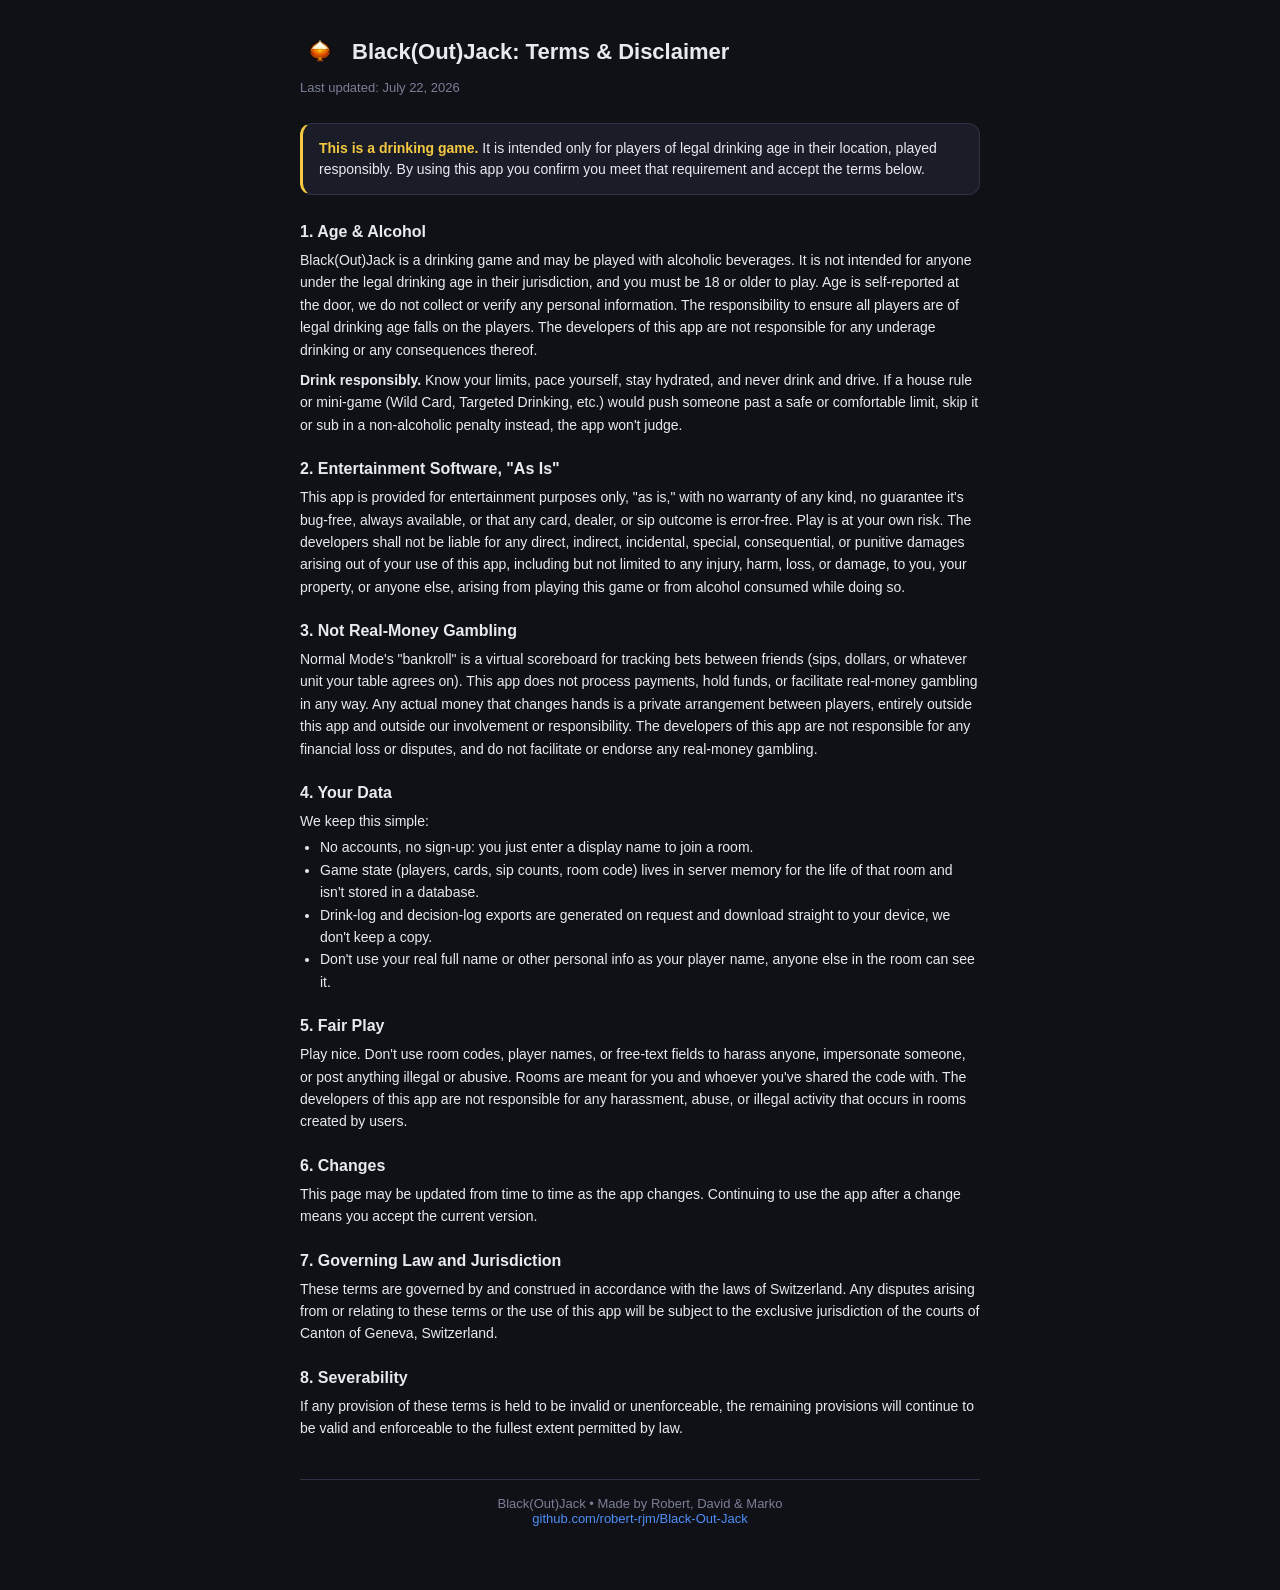
==== templates/terms.html @ df5d8f28 "feat: add Terms and Disclaimer" ====
<!DOCTYPE html>
<html lang="en">
<head>
<meta charset="UTF-8">
<meta name="viewport" content="width=device-width, initial-scale=1">
<link rel="apple-touch-icon" href="/static/img/logo.png">
<link rel="icon" href="/static/img/logo.png" type="image/png">
<title>Terms &amp; Disclaimer — Black(Out)Jack</title>
<link rel="stylesheet" href="/static/css/main.css">
<link rel="stylesheet" href="/static/css/terms.css">
</head>
<body>
<div class="terms-page">

  <div class="terms-header">
    <img src="/static/img/logo-transparent.png" alt="Black(Out)Jack Logo">
    <h1>Black(Out)Jack: Terms &amp; Disclaimer</h1>
  </div>
  <div class="terms-updated">Last updated: July 22, 2026</div>

  <div class="terms-notice">
    <strong>This is a drinking game.</strong> It is intended only for players of legal
    drinking age in their location, played responsibly. By using this app you confirm
    you meet that requirement and accept the terms below.
  </div>

  <section class="terms-section">
    <h2>1. Age &amp; Alcohol</h2>
    <p>
      Black(Out)Jack is a drinking game and may be played with alcoholic beverages.
      It is not intended for anyone under the legal drinking age in their jurisdiction,
      and you must be 18 or older to play. Age is self-reported at the door, we do not
      collect or verify any personal information.
      The responsibility to ensure all players are of legal drinking age falls on the players.
      The developers of this app are not responsible for any underage drinking or any consequences thereof.
    </p>
    <p>
      <strong>Drink responsibly.</strong> Know your limits, pace yourself, stay
      hydrated, and never drink and drive. If a house rule or mini-game (Wild Card,
      Targeted Drinking, etc.) would push someone past a safe or comfortable limit,
      skip it or sub in a non-alcoholic penalty instead, the app won't judge.
    </p>
  </section>

  <section class="terms-section">
    <h2>2. Entertainment Software, "As Is"</h2>
    <p>
      This app is provided for entertainment purposes only, "as is," with no
      warranty of any kind, no guarantee it's bug-free, always available, or that
      any card, dealer, or sip outcome is error-free. Play is at your own risk. The
      developers shall not be liable for any direct, indirect, incidental, special, consequential, or punitive
      damages arising out of your use of this app, including but not limited to any injury, harm, loss, or damage, to you,
      your property, or anyone else, arising from playing this game or from alcohol consumed while doing so.
    </p>
  </section>

  <section class="terms-section">
    <h2>3. Not Real-Money Gambling</h2>
    <p>
      Normal Mode's "bankroll" is a virtual scoreboard for tracking bets between
      friends (sips, dollars, or whatever unit your table agrees on). This app
      does not process payments, hold funds, or facilitate real-money gambling in
      any way. Any actual money that changes hands is a private arrangement
      between players, entirely outside this app and outside our involvement or
      responsibility.
      The developers of this app are not responsible for any financial loss or disputes,
      and do not facilitate or endorse any real-money gambling.
    </p>
  </section>

  <section class="terms-section">
    <h2>4. Your Data</h2>
    <p>We keep this simple:</p>
    <ul>
      <li>No accounts, no sign-up: you just enter a display name to join a room.</li>
      <li>Game state (players, cards, sip counts, room code) lives in server memory for the life of that room and isn't stored in a database.</li>
      <li>Drink-log and decision-log exports are generated on request and download straight to your device, we don't keep a copy.</li>
      <li>Don't use your real full name or other personal info as your player name, anyone else in the room can see it.</li>
    </ul>
  </section>

  <section class="terms-section">
    <h2>5. Fair Play</h2>
    <p>
      Play nice. Don't use room codes, player names, or free-text fields to
      harass anyone, impersonate someone, or post anything illegal or abusive.
      Rooms are meant for you and whoever you've shared the code with.
      The developers of this app are not responsible for any harassment, abuse, or illegal activity that occurs in rooms created by users.
    </p>
  </section>

  <section class="terms-section">
    <h2>6. Changes</h2>
    <p>
      This page may be updated from time to time as the app changes. Continuing
      to use the app after a change means you accept the current version.
    </p>
  </section>

  <section class="terms-section">
    <h2>7. Governing Law and Jurisdiction</h2>
    <p>
      These terms are governed by and construed in accordance with the laws of Switzerland.
      Any disputes arising from or relating to these terms or the use of this app will be subject to
      the exclusive jurisdiction of the courts of Canton of Geneva, Switzerland.
    </p>
  </section>

  <section class="terms-section">
    <h2>8. Severability</h2>
    <p>
      If any provision of these terms is held to be invalid or unenforceable,
      the remaining provisions will continue to be valid and enforceable to the fullest extent permitted by law.
    </p>
  </section>

  <div class="terms-footer">
    Black(Out)Jack &bull; Made by Robert, David &amp; Marko<br>
    <a href="https://github.com/robert-rjm/Black-Out-Jack" target="_blank" rel="noopener">
      github.com/robert-rjm/Black-Out-Jack
    </a>
  </div>

</div>
</body>
</html>
---- static/css/main.css ----
/* ============================================================
   main.css — variables, reset, base layout, PWA chrome
   ============================================================ */

:root {
  --bg:      #0f1117;
  --surface: #1a1d27;
  --border:  #2e3247;
  --accent:  #4f8ef7;
  --green:   #3ecf6e;
  --red:     #e05c5c;
  --yellow:  #f5c842;
  --text:    #e8eaf0;
  --muted:   #7a7f96;
  --hint:    #5b9cf6;   /* basic-strategy "best play" highlight — distinct from --accent */
  --purple:  #a78bfa;   /* dealer-row / trivia "history" category accent */
  --radius:  12px;
  --tap:     48px;
}

* { box-sizing: border-box; margin: 0; padding: 0; -webkit-tap-highlight-color: transparent; }

/* Safari: reset native form-control chrome so CSS styling actually applies */
button, input, select, textarea {
  -webkit-appearance: none;
  appearance: none;
  font-family: inherit;
  font-size: inherit;
}

html, body {
  height: 100%;
  background: var(--bg);
  color: var(--text);
  font-family: -apple-system, BlinkMacSystemFont, "Segoe UI", sans-serif;
  font-size: 16px;
  overscroll-behavior: none;           /* Chromium/Firefox */
  -webkit-overflow-scrolling: touch;   /* iOS smooth scroll */
}

/* ---- LAYOUT ---- */
/* 100vh first as fallback for Safari < 15.4 which doesn't support dvh */
#app {
  position: fixed;
  inset: 0;
  display: flex;
  flex-direction: column;
}

header {
  position: relative;
  flex-shrink: 0;
  padding: 6px 16px;
  background: var(--surface);
  border-bottom: 1px solid var(--border);
  display: flex; align-items: center; justify-content: space-between;
}
header h1 { font-size: 15px; font-weight: 700; letter-spacing: .3px; }
#header-sub { font-size: 11px; color: var(--muted); margin-top: 1px; }

/* ─── Logo ───
   Sized/positioned relative to the header's *content* box (excluding its
   safe-area-driven top padding), not the header's total height — otherwise
   the logo balloons in standalone mode where padding-top grows to clear the
   Dynamic Island / status bar. */
#header-logo {
  position: absolute;
  top: 8px;
  height: calc(100% - 16px);
  width: auto;
  aspect-ratio: 1;
  border-radius: 50%;
  cursor: pointer;
  transition: opacity .15s;

  /* Mobile: right-aligned */
  right: 16px;
}
#header-logo:active { opacity: .7; }

/* Wild Card: spin on click (presser only), flash on result (all clients).
   Uses `rotate` (CSS Motion Level 1) rather than `transform` so it
   composes safely with the desktop transform: translateX(-50%) centering. */
@keyframes wild-card-spin {
  from { rotate: 0deg; }
  to   { rotate: 360deg; }
}
@keyframes wild-card-flash {
  0%   { filter: drop-shadow(0 0 0px  transparent); }
  30%  { filter: drop-shadow(0 0 14px color-mix(in srgb, var(--yellow) 90%, transparent)); }
  70%  { filter: drop-shadow(0 0 8px  color-mix(in srgb, var(--yellow) 60%, transparent)); }
  100% { filter: drop-shadow(0 0 0px  transparent); }
}
#header-logo.wild-card-spin  { animation: wild-card-spin  .5s ease-in-out; }
#header-logo.wild-card-flash { animation: wild-card-flash .9s ease-in-out; }

/* ─── Desktop ─── */
@media (min-width: 640px) {
  header { padding: 12px 16px; }
  header h1 { font-size: 17px; }
  #header-sub { font-size: 12px; margin-top: 2px; }

  /* Sits right above the #left-col / #right-col divider (55% split) */
  #header-logo {
    top: 14px;
    height: calc(100% - 28px);
    left: 55%;
    right: auto;
    transform: translateX(-50%);
  }
}

.mode-badge {
  display: inline-block;
  font-size: 10px; font-weight: 700;
  text-transform: uppercase; letter-spacing: .6px;
  padding: 2px 6px; border-radius: 4px;
  margin-left: 6px; vertical-align: middle;
}
.mode-badge.referee { background: var(--border); color: var(--muted); }
.mode-badge.digital { background: #1a3a2a; color: var(--green); }
.mode-badge.normal  { background: #1a2a3a; color: var(--accent); }

/* ---- TWO-COLUMN MAIN AREA ---- */
#main-content {
  display: flex;
  flex: 1;
  overflow: hidden;
  min-height: 0;
}
/* Left: player seats */
#left-col {
  flex: 55%;
  overflow-y: auto;
  padding: 5px 8px;
  background: #14161f;
  border-right: 1px solid var(--border);
  min-width: 0;
}
/* Right: dealer (sticky top) + chat log */
#right-col {
  flex: 45%;
  display: flex;
  flex-direction: column;
  overflow: hidden;
  min-width: 0;
}

/* Dealer card — always visible, never scrolls away */
#dealer-panel {
  flex-shrink: 0;
  padding: 5px 10px;
  background: #1a1527;
  border-bottom: 1px solid var(--border);
}
#dealer-panel .dp-header {
  display: flex; align-items: baseline; justify-content: space-between;
  font-size: 12px; font-weight: 700; margin-bottom: 4px;
}
#dealer-panel .dp-name  { color: var(--text); }
#dealer-panel .dp-role  { font-size: 10px; color: var(--muted); margin-left: 4px; }
#dealer-panel .dp-cards { display: flex; gap: 4px; overflow-x: auto; -webkit-overflow-scrolling: touch; padding-bottom: 2px; }

@media (max-width: 639px) {
  #dealer-panel .dp-cards {
    gap: 0;
    overflow-x: auto;
  }
  #dealer-panel .dp-cards .card-vis {
    margin-right: -6px;   /* slight overlap matching player cards */
  }
  #dealer-panel .dp-cards .card-vis:last-child {
    margin-right: 0;
  }
}

/* ---- SIP TICKER ---- */
#sip-ticker {
  flex-shrink: 0;
  display: none;
  align-items: center;
  gap: 10px;
  padding: 5px 14px;
  background: var(--surface);
  border-bottom: 1px solid var(--border);
  font-size: 12px;
  overflow-x: auto;
  -webkit-overflow-scrolling: touch;
}
#sip-ticker .st-total {
  font-weight: 800; font-size: 12px;
  color: var(--yellow); white-space: nowrap; flex-shrink: 0;
}
#sip-ticker .st-div { width: 1px; height: 13px; background: var(--border); flex-shrink: 0; }
#sip-ticker .st-player { display: flex; align-items: center; gap: 4px; white-space: nowrap; flex-shrink: 0; }
#sip-ticker .st-name  { font-size: 11px; color: var(--muted); max-width: 72px; overflow: hidden; text-overflow: ellipsis; }
#sip-ticker .st-count { font-size: 11px; font-weight: 700; color: var(--text); }

/* ---- SECTION LABELS ---- */
.label {
  font-size: 11px;
  font-weight: 700;
  text-transform: uppercase;
  letter-spacing: .6px;
  color: var(--muted);
  margin-bottom: 4px;
  margin-top: 1px;
}

/* ---- HEADER ROOM CODE ---- */
#header-room { font-size: 11px; color: var(--accent); margin-top: 1px; font-family: monospace; letter-spacing: 1px; }

/* ---- DESKTOP HEADER ACTIONS (hidden on mobile) ---- */
#header-actions {
  display: flex;
  gap: 6px;
  align-items: center;
}

/* ---- BOTTOM NAV BAR (mobile only) ---- */
#bottom-nav {
  flex-shrink: 0;
  display: flex;
  background: var(--surface);
  border-top: 1px solid var(--border);
}
.bnav-btn {
  flex: 1;
  display: flex;
  flex-direction: column;
  align-items: center;
  justify-content: center;
  gap: 0;
  padding: 0;
  min-height: 52px;
  background: none;
  border: none;
  cursor: pointer;
  color: var(--muted);
  transition: color .15s, background .15s;
}
.bnav-btn:active { background: rgba(255,255,255,.06); }
.bnav-icon {
  font-size: 22px;
  line-height: 1;
  height: 36px;
  width: 56px;
  display: flex;
  align-items: center;
  justify-content: center;
  background: rgba(255,255,255,.05);
  border-radius: 16px;
}
#btn-admin-nav .bnav-icon { transform: translateY(12px); } /* admin icon is taller than others; nudge down to keep it vertically centered in the nav bar */
.bnav-label { display: none; }
.bnav-home { color: var(--red); }

/* ---- RESPONSIVE: swap nav location at 640px ---- */
@media (min-width: 640px) {
  #bottom-nav   { display: none; }
  #header-actions { display: flex; }
}
@media (max-width: 639px) {
  #header-actions { display: none; }
}
---- static/css/terms.css ----
/* ============================================================
   terms.css — standalone Terms & Disclaimer page
   Not part of the game bundle (see asset_bundler.py) -- this page
   is only ever loaded on its own via /terms, so it's linked directly.
   ============================================================ */

.terms-page {
  max-width: 720px;
  margin: 0 auto;
  padding: 32px 20px 64px;
}

.terms-header {
  display: flex;
  align-items: center;
  gap: 12px;
  margin-bottom: 8px;
}

.terms-header img {
  width: 40px;
  height: 40px;
}

.terms-header h1 {
  font-size: 22px;
  font-weight: 800;
}

.terms-updated {
  color: var(--muted);
  font-size: 13px;
  margin-bottom: 28px;
}

.terms-notice {
  background: var(--surface);
  border: 1px solid var(--border);
  border-left: 3px solid var(--yellow);
  border-radius: var(--radius);
  padding: 14px 16px;
  margin-bottom: 28px;
  font-size: 14px;
  line-height: 1.5;
}

.terms-notice strong { color: var(--yellow); }

section.terms-section {
  margin-bottom: 24px;
}

.terms-section h2 {
  font-size: 16px;
  font-weight: 700;
  margin-bottom: 8px;
  color: var(--text);
}

.terms-section p,
.terms-section li {
  font-size: 14px;
  line-height: 1.6;
  color: var(--text);
}

.terms-section ul {
  padding-left: 20px;
  margin-top: 4px;
}

.terms-section p + p { margin-top: 8px; }

.terms-back {
  display: inline-block;
  margin-top: 12px;
  margin-bottom: 24px;
  color: var(--accent);
  text-decoration: none;
  font-size: 14px;
}

.terms-back:hover { text-decoration: underline; }

.terms-footer {
  margin-top: 40px;
  padding-top: 16px;
  border-top: 1px solid var(--border);
  color: var(--muted);
  font-size: 13px;
  text-align: center;
}

.terms-footer a {
  color: var(--accent);
  text-decoration: none;
}

.terms-footer a:hover { text-decoration: underline; }
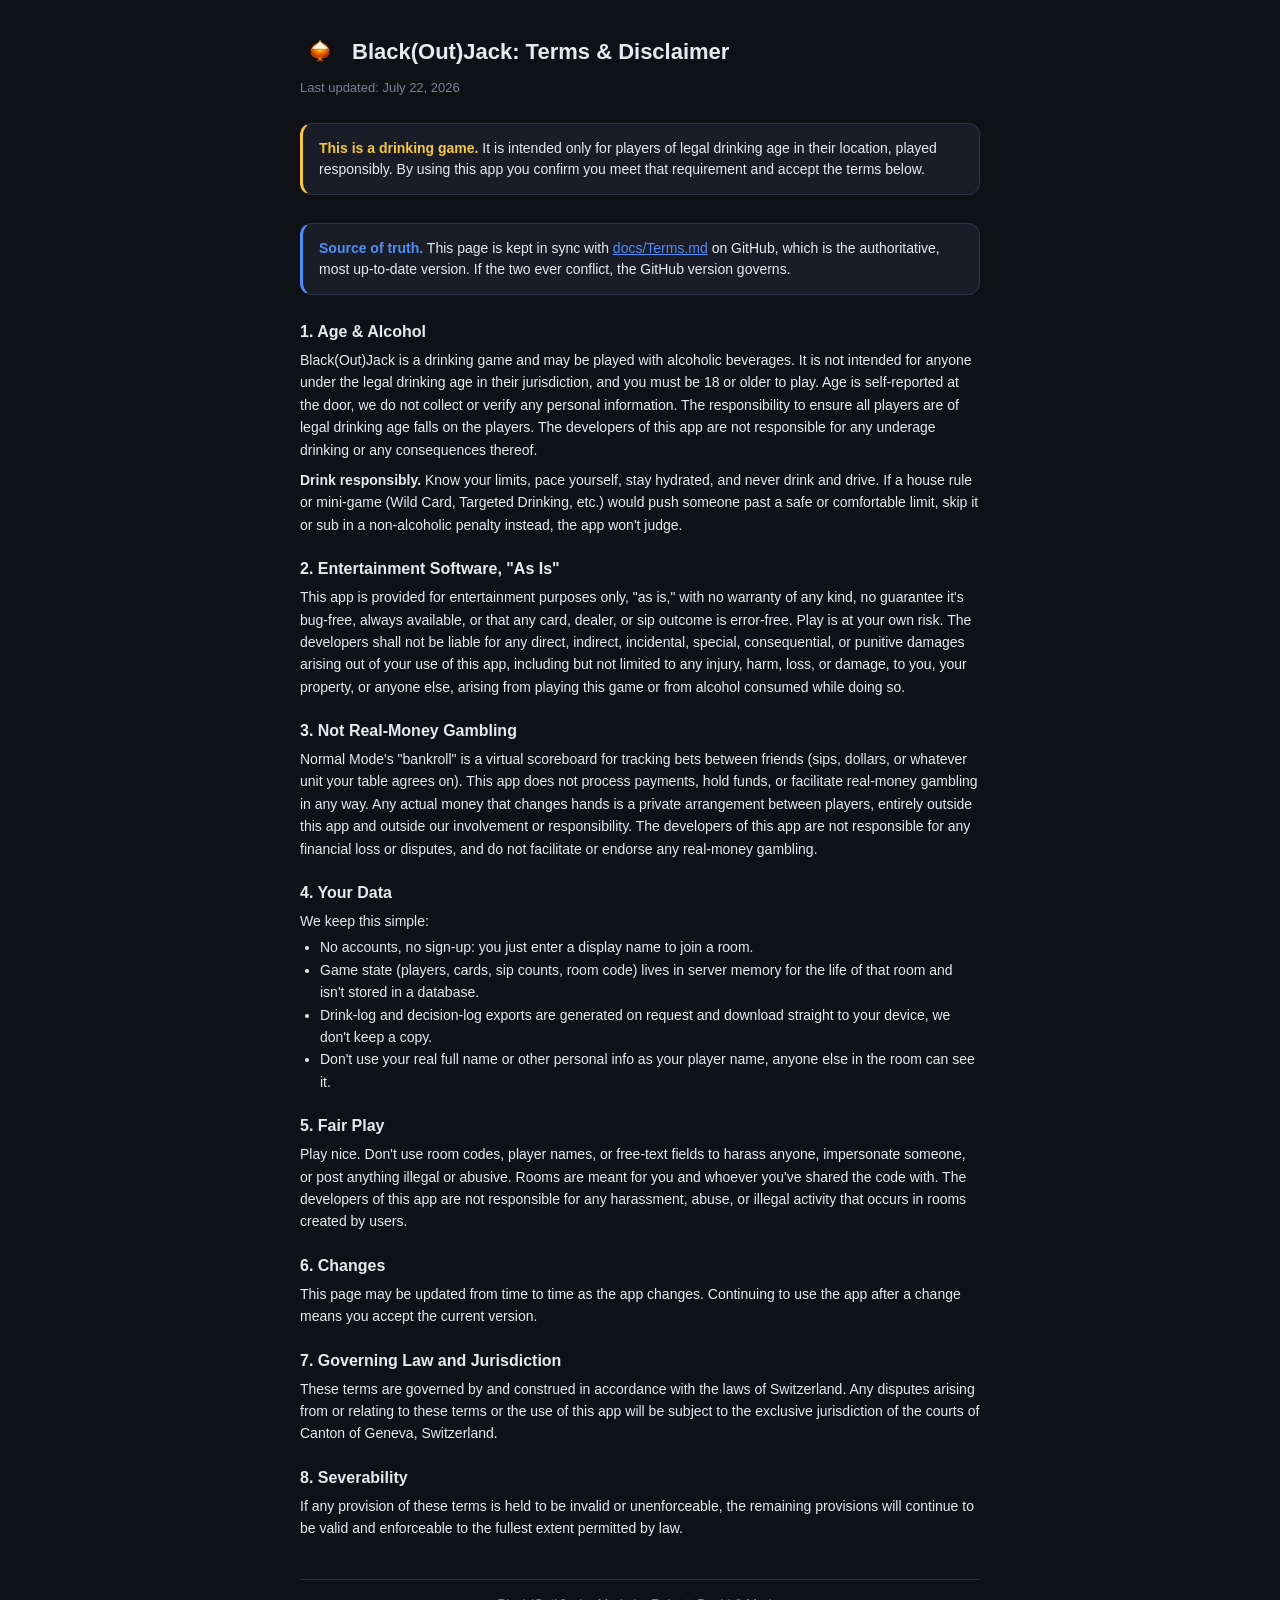
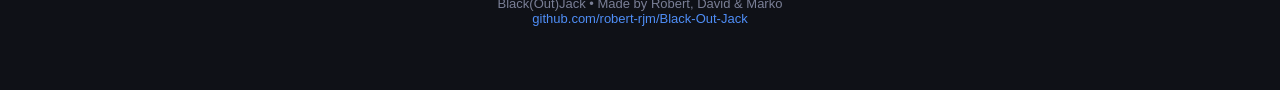
==== commit 5fd2000f: "feat: update and add Terms and Disclaimer" ====
--- a/templates/terms.html
+++ b/templates/terms.html
@@ -22,6 +22,13 @@
     <strong>This is a drinking game.</strong> It is intended only for players of legal
     drinking age in their location, played responsibly. By using this app you confirm
     you meet that requirement and accept the terms below.
+  </div>
+
+  <div class="terms-notice terms-notice-source">
+    <strong>Source of truth.</strong> This page is kept in sync with
+    <a href="https://github.com/robert-rjm/Black-Out-Jack/blob/main/docs/Terms.md" target="_blank" rel="noopener">docs/Terms.md</a>
+    on GitHub, which is the authoritative, most up-to-date version. If the two
+    ever conflict, the GitHub version governs.
   </div>
 
   <section class="terms-section">
--- a/static/css/terms.css
+++ b/static/css/terms.css
@@ -45,6 +45,13 @@
 }
 
 .terms-notice strong { color: var(--yellow); }
+
+.terms-notice-source {
+  border-left-color: var(--accent);
+}
+
+.terms-notice-source strong { color: var(--accent); }
+.terms-notice-source a { color: var(--accent); }
 
 section.terms-section {
   margin-bottom: 24px;
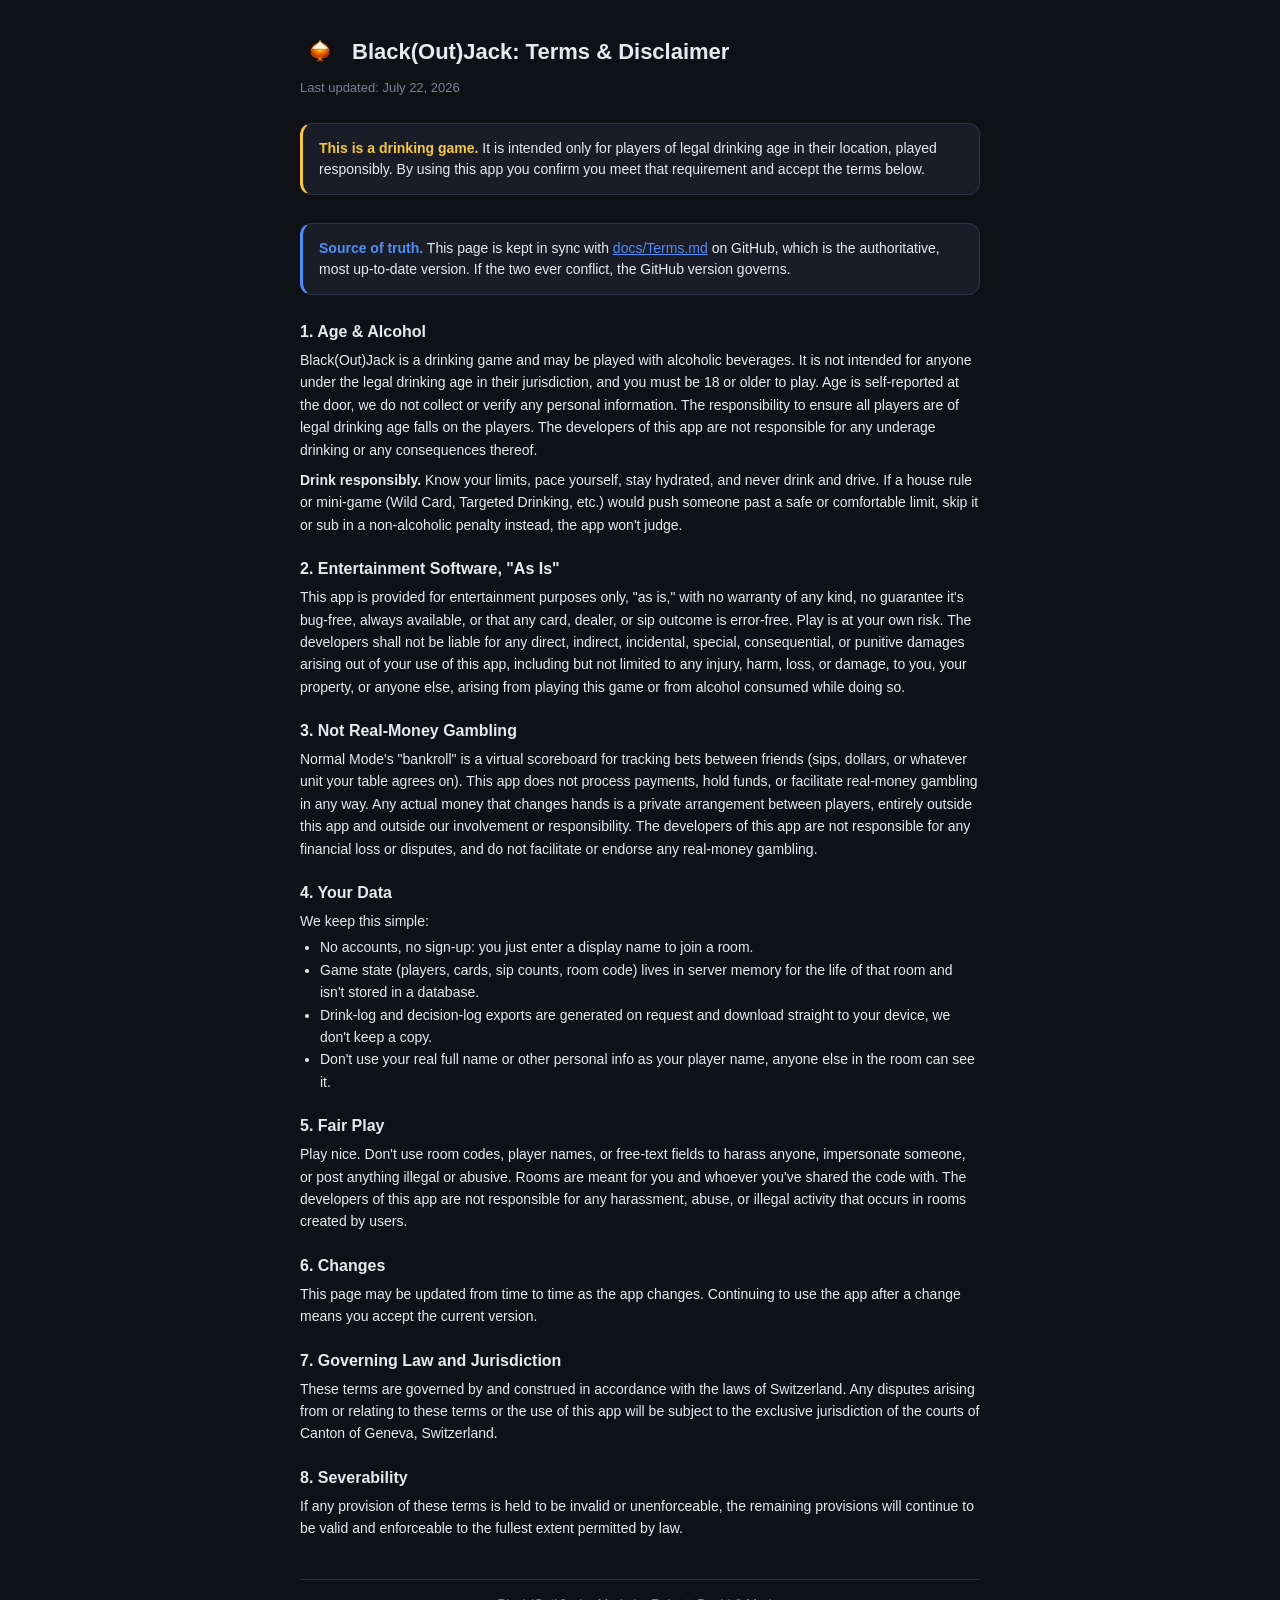
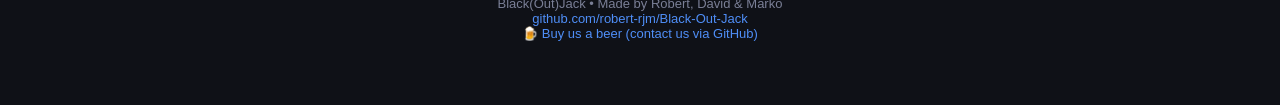
==== commit 0de4f3c8: "feat: basics for support this project within UI" ====
--- a/templates/terms.html
+++ b/templates/terms.html
@@ -125,6 +125,9 @@
     Black(Out)Jack &bull; Made by Robert, David &amp; Marko<br>
     <a href="https://github.com/robert-rjm/Black-Out-Jack" target="_blank" rel="noopener">
       github.com/robert-rjm/Black-Out-Jack
+    </a><br>
+    <a href="https://github.com/robert-rjm/Black-Out-Jack/issues" target="_blank" rel="noopener">
+      🍺 Buy us a beer (contact us via GitHub)
     </a>
   </div>
 
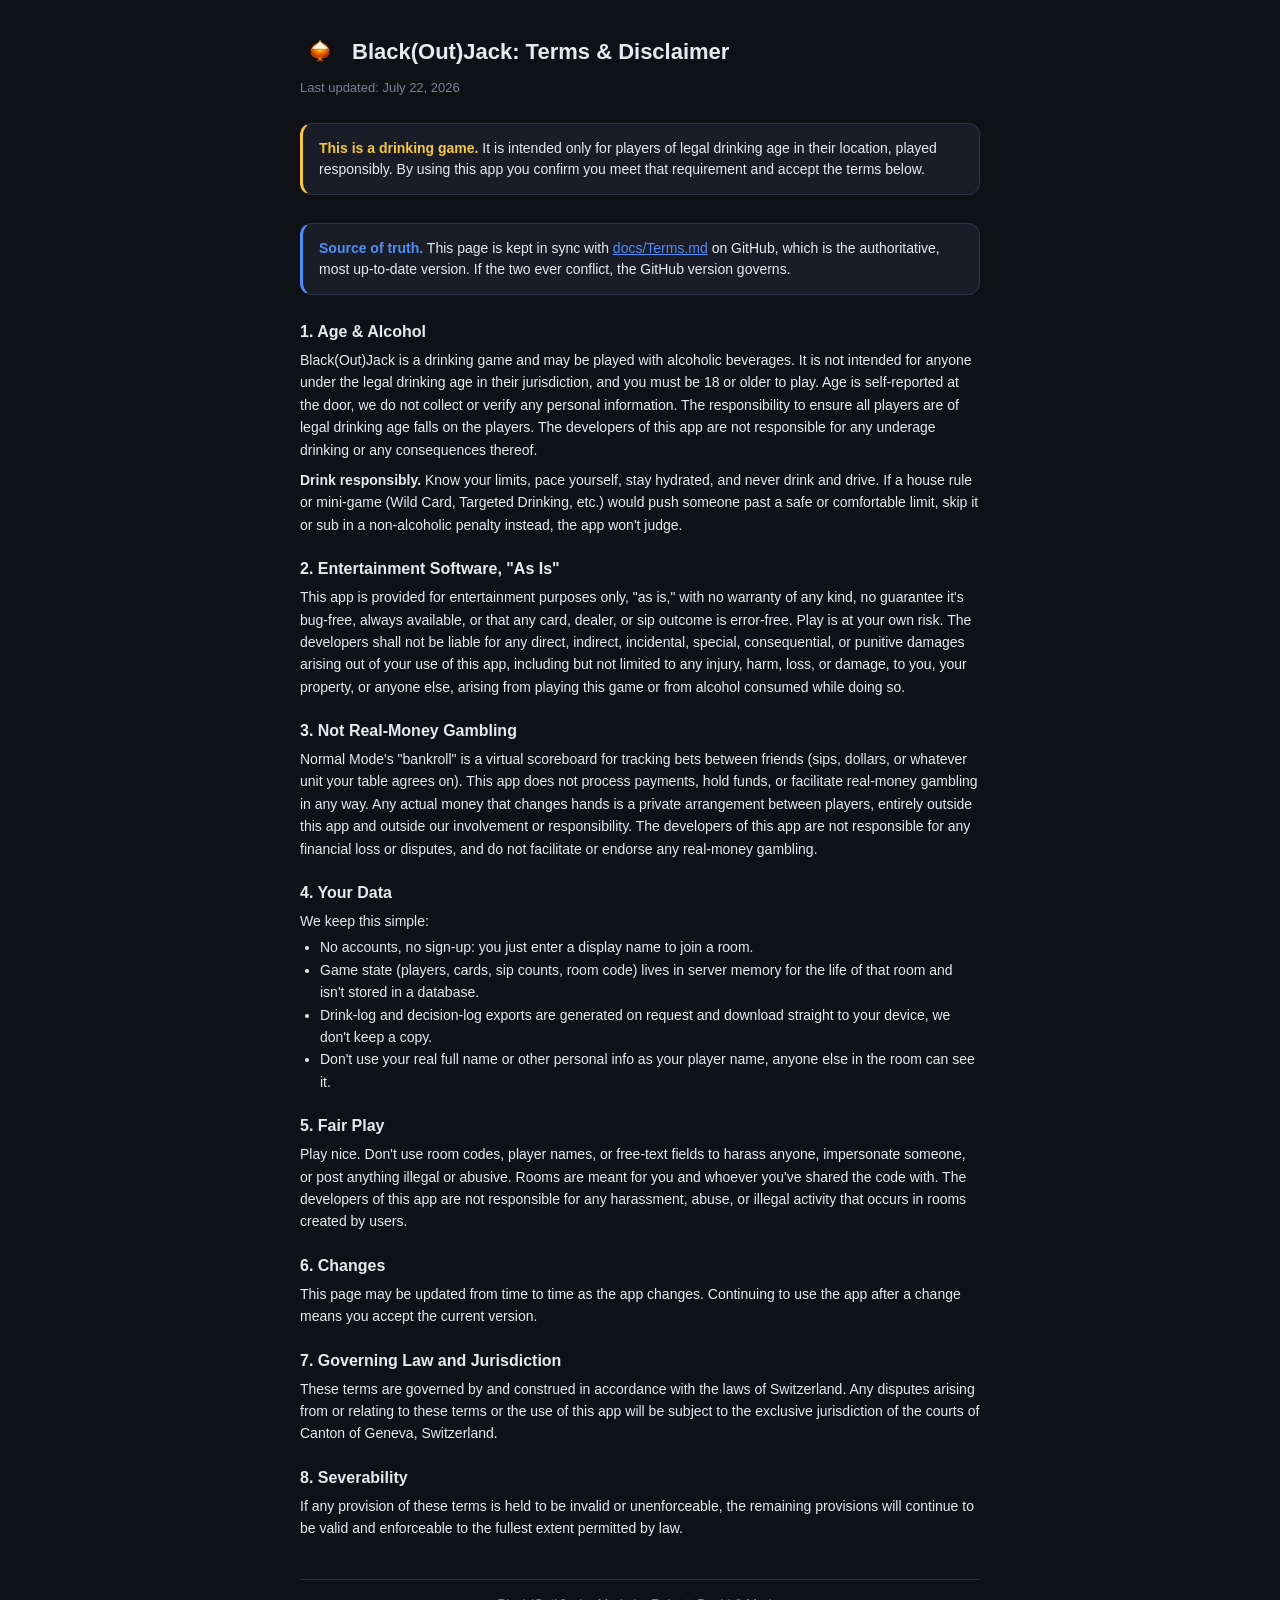
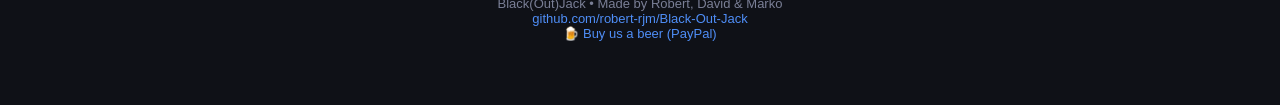
==== commit 4b2e5540: "feat: add PayPal sponsor link" ====
--- a/templates/terms.html
+++ b/templates/terms.html
@@ -126,8 +126,8 @@
     <a href="https://github.com/robert-rjm/Black-Out-Jack" target="_blank" rel="noopener">
       github.com/robert-rjm/Black-Out-Jack
     </a><br>
-    <a href="https://github.com/robert-rjm/Black-Out-Jack/issues" target="_blank" rel="noopener">
-      🍺 Buy us a beer (contact us via GitHub)
+    <a href="https://paypal.me/robertmichels" target="_blank" rel="noopener">
+      🍺 Buy us a beer (PayPal)
     </a>
   </div>
 
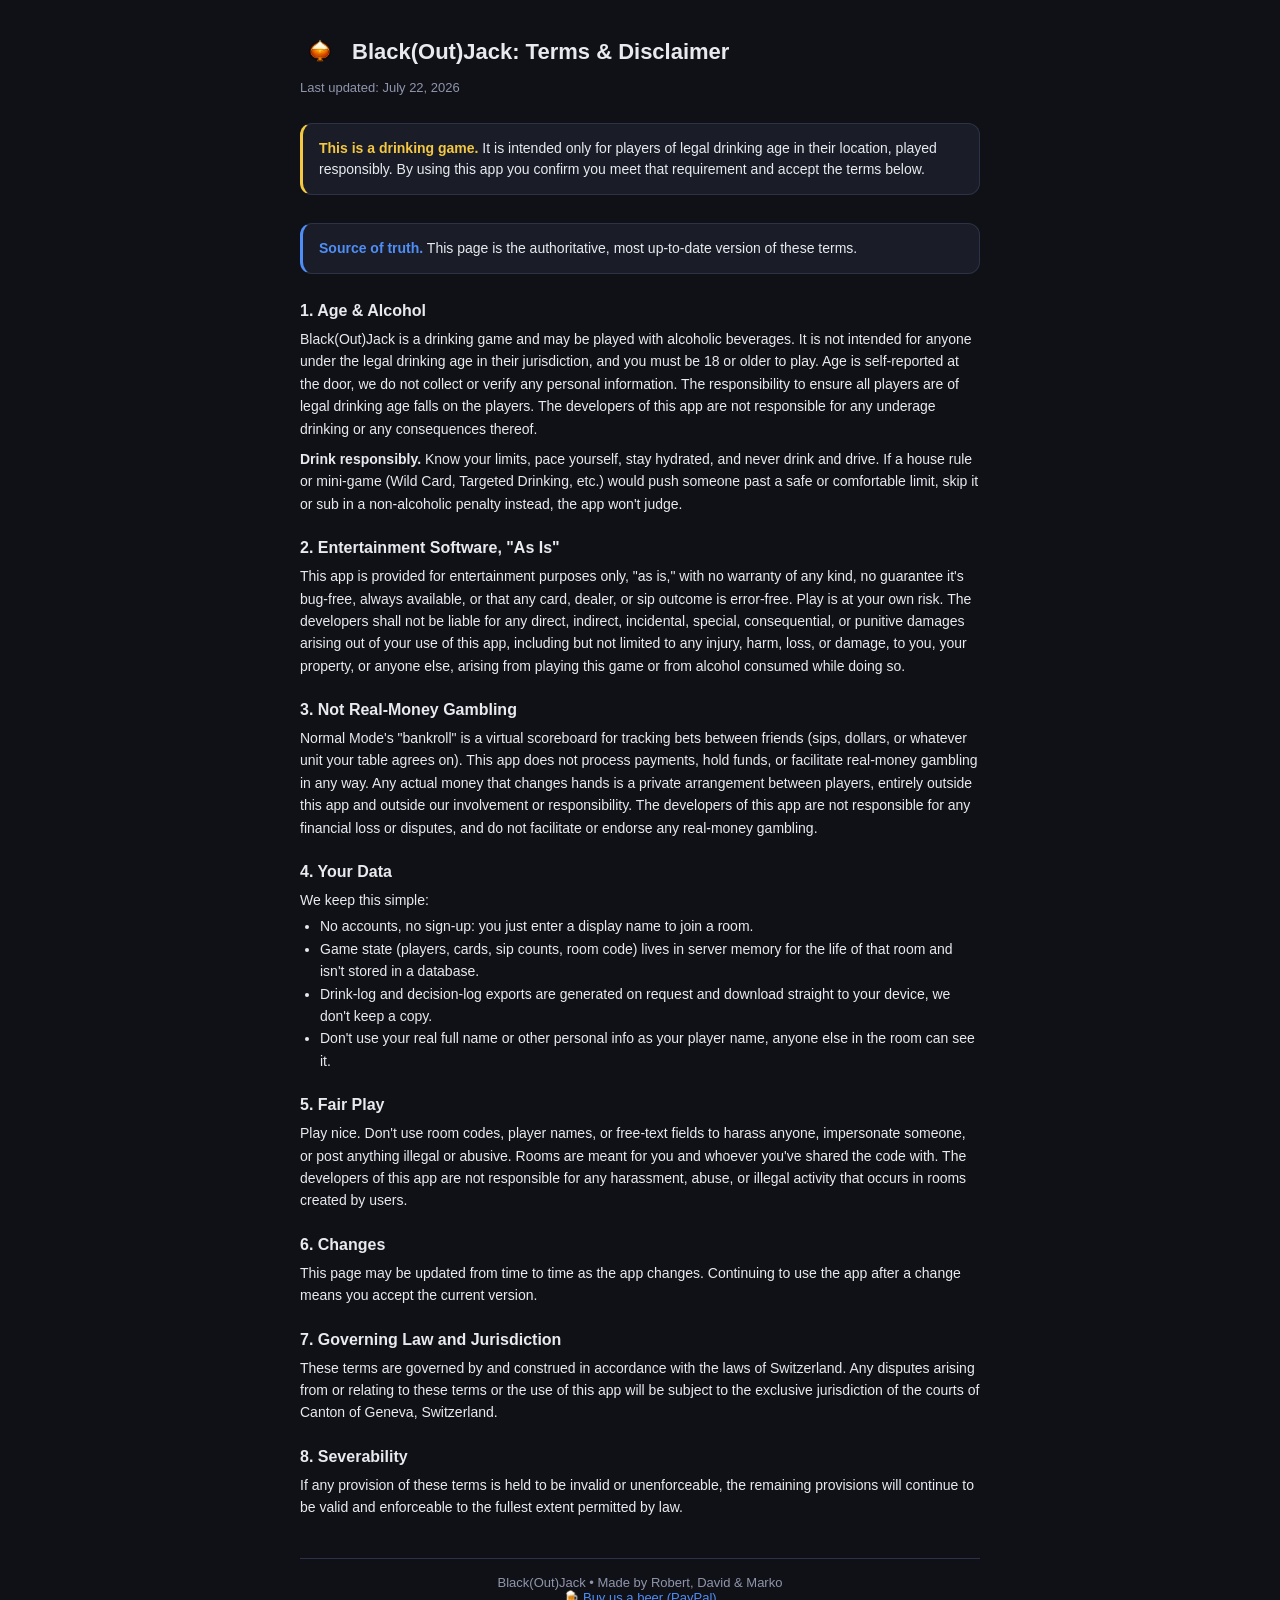
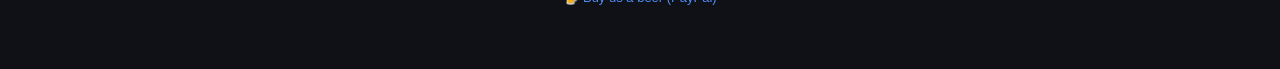
==== commit 2473091f: "chore: remove GitHub links from lobby, disconnect screen and Terms for production" ====
--- a/templates/terms.html
+++ b/templates/terms.html
@@ -25,10 +25,8 @@
   </div>
 
   <div class="terms-notice terms-notice-source">
-    <strong>Source of truth.</strong> This page is kept in sync with
-    <a href="https://github.com/robert-rjm/Black-Out-Jack/blob/main/docs/Terms.md" target="_blank" rel="noopener">docs/Terms.md</a>
-    on GitHub, which is the authoritative, most up-to-date version. If the two
-    ever conflict, the GitHub version governs.
+    <strong>Source of truth.</strong> This page is the authoritative, most
+    up-to-date version of these terms.
   </div>
 
   <section class="terms-section">
@@ -123,9 +121,6 @@
 
   <div class="terms-footer">
     Black(Out)Jack &bull; Made by Robert, David &amp; Marko<br>
-    <a href="https://github.com/robert-rjm/Black-Out-Jack" target="_blank" rel="noopener">
-      github.com/robert-rjm/Black-Out-Jack
-    </a><br>
     <a href="https://paypal.me/robertmichels" target="_blank" rel="noopener">
       🍺 Buy us a beer (PayPal)
     </a>
--- a/static/css/main.css
+++ b/static/css/main.css
@@ -11,9 +11,25 @@
   --red:     #e05c5c;
   --yellow:  #f5c842;
   --text:    #e8eaf0;
-  --muted:   #7a7f96;
-  --hint:    #5b9cf6;   /* basic-strategy "best play" highlight — distinct from --accent */
+  --muted:   #9095ab;   /* 5.7:1 on --surface (was #7a7f96, 4.25:1 — below WCAG AA) */
   --purple:  #a78bfa;   /* dealer-row / trivia "history" category accent */
+  --on-fill: #0f1117;   /* text on any coloured fill (accent/green/red/yellow) — >=5.2:1 on all four */
+  --border-control: #5a6080;  /* outline of buttons/inputs — 3:1 vs --bg (WCAG 1.4.11); --border stays for dividers */
+  --text-danger: color-mix(in srgb, var(--red) 80%, white);  /* red text on red tints — >=5:1 where plain --red was 3.9 */
+
+  /* surfaces — every panel shade lives here, not as literals in components */
+  --surface-sunken: #13151e;         /* left column, KPI tab bar, sticky table head */
+  --surface-raised: #1f2230;         /* player seat cards */
+  --surface-dealer: #251c2c;         /* dealer seat card (purple cast) */
+  --surface-dealer-sunken: #1a1527;  /* dealer panel strip */
+
+  /* white washes over any surface: 1 subtle fill · 2 hover/pressed · 3 resting control · 4 hover of 3 */
+  --wash-1: rgba(255,255,255,.04);
+  --wash-2: rgba(255,255,255,.07);
+  --wash-3: rgba(255,255,255,.1);
+  --wash-4: rgba(255,255,255,.18);
+  --scrim:  rgba(0,0,0,.75);          /* backdrop behind every modal/overlay */
+  --shadow-modal: 0 8px 40px rgba(0,0,0,.6);
   --radius:  12px;
   --tap:     48px;
 }
@@ -42,9 +58,21 @@
 /* 100vh first as fallback for Safari < 15.4 which doesn't support dvh */
 #app {
   position: fixed;
-  inset: 0;
+  top: 0; left: 0; right: 0;
+  /* Explicit height instead of `inset: 0`: on iPhone Safari a bottom-anchored
+     fixed box drifts away from its tap area as the browser toolbar shows/hides,
+     so taps on the bottom nav landed on the buttons above it. Falls back
+     100vh -> -webkit-fill-available -> 100dvh as support allows. */
+  height: 100vh;
+  height: -webkit-fill-available;
+  height: 100dvh;
   display: flex;
   flex-direction: column;
+  /* Header and bottom nav are both --surface, so painting it here makes the
+     status-bar / home-indicator zones read as part of them (viewport-fit=cover). */
+  background: var(--surface);
+  padding: env(safe-area-inset-top, 0px) env(safe-area-inset-right, 0px)
+           env(safe-area-inset-bottom, 0px) env(safe-area-inset-left, 0px);
 }
 
 header {
@@ -118,8 +146,8 @@
   margin-left: 6px; vertical-align: middle;
 }
 .mode-badge.referee { background: var(--border); color: var(--muted); }
-.mode-badge.digital { background: #1a3a2a; color: var(--green); }
-.mode-badge.normal  { background: #1a2a3a; color: var(--accent); }
+.mode-badge.digital { background: color-mix(in srgb, var(--green) 15%, transparent); color: var(--green); }
+.mode-badge.normal  { background: color-mix(in srgb, var(--accent) 15%, transparent); color: var(--accent); }
 
 /* ---- TWO-COLUMN MAIN AREA ---- */
 #main-content {
@@ -133,7 +161,7 @@
   flex: 55%;
   overflow-y: auto;
   padding: 5px 8px;
-  background: #14161f;
+  background: var(--surface-sunken);
   border-right: 1px solid var(--border);
   min-width: 0;
 }
@@ -150,7 +178,7 @@
 #dealer-panel {
   flex-shrink: 0;
   padding: 5px 10px;
-  background: #1a1527;
+  background: var(--surface-dealer-sunken);
   border-bottom: 1px solid var(--border);
 }
 #dealer-panel .dp-header {
@@ -208,7 +236,8 @@
 }
 
 /* ---- HEADER ROOM CODE ---- */
-#header-room { font-size: 11px; color: var(--accent); margin-top: 1px; font-family: monospace; letter-spacing: 1px; }
+#header-room { font-size: 11px; color: var(--accent); margin-top: 1px; font-family: monospace; letter-spacing: 1px; cursor: pointer; }
+#header-room:hover { text-decoration: underline; }
 
 /* ---- DESKTOP HEADER ACTIONS (hidden on mobile) ---- */
 #header-actions {
@@ -239,7 +268,8 @@
   color: var(--muted);
   transition: color .15s, background .15s;
 }
-.bnav-btn:active { background: rgba(255,255,255,.06); }
+.bnav-btn:active { background: var(--wash-2); }
+.bnav-btn { touch-action: manipulation; }
 .bnav-icon {
   font-size: 22px;
   line-height: 1;
@@ -248,7 +278,7 @@
   display: flex;
   align-items: center;
   justify-content: center;
-  background: rgba(255,255,255,.05);
+  background: var(--wash-1);
   border-radius: 16px;
 }
 #btn-admin-nav .bnav-icon { transform: translateY(12px); } /* admin icon is taller than others; nudge down to keep it vertically centered in the nav bar */
